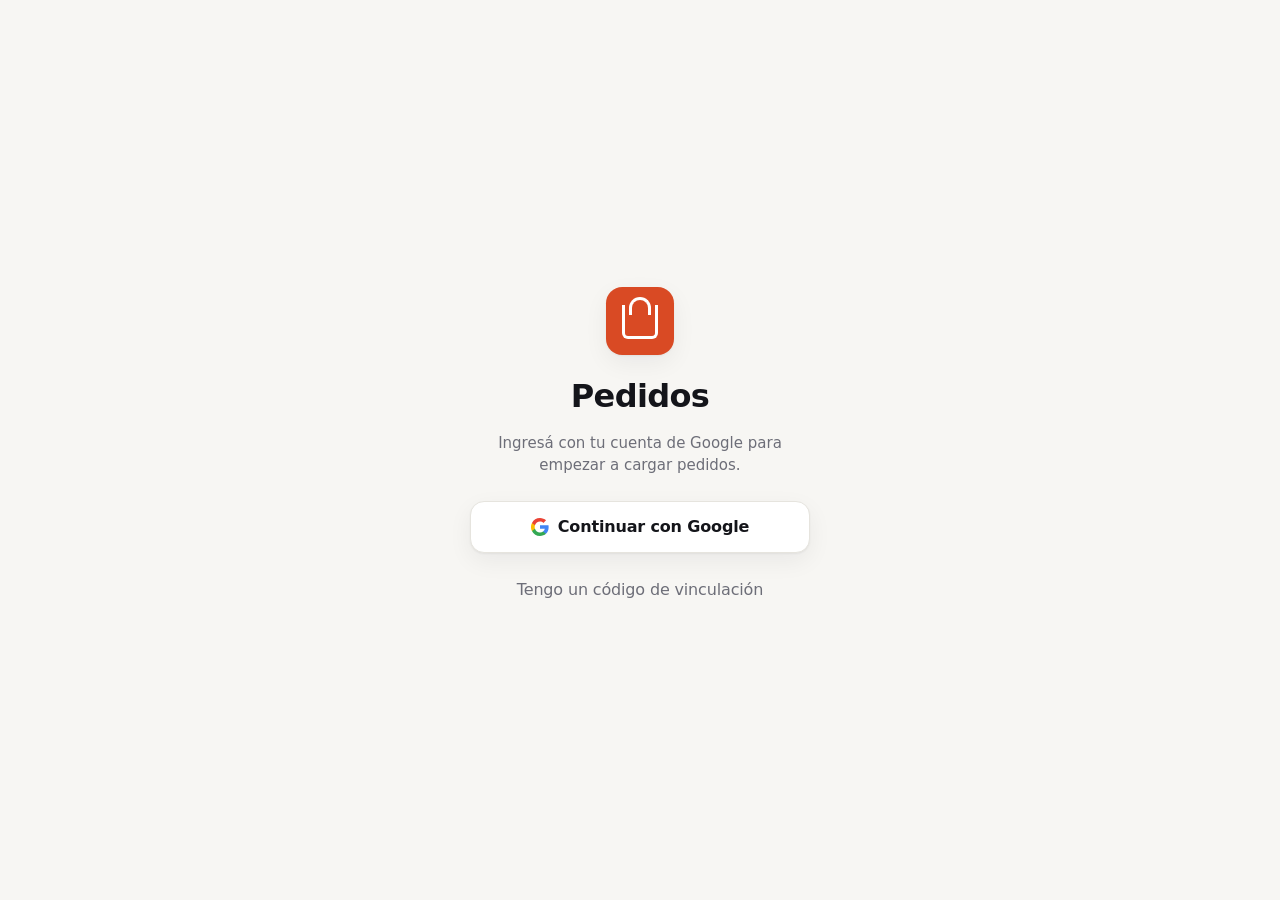
==== docs/admin/index.html @ afab7ced "Apuntar a la implementación con la API versión 10 Co-Authored-By: Claude Opus 5 <noreply@anthropic.c" ====
<!doctype html>
<html lang="es">
<head>
<meta charset="utf-8">
<title>Catálogo · Pedidos</title>
<meta name="viewport" content="width=device-width, initial-scale=1">
<meta name="theme-color" content="#f7f6f3" media="(prefers-color-scheme: light)">
<meta name="theme-color" content="#101114" media="(prefers-color-scheme: dark)">
<meta name="color-scheme" content="light dark">
<link rel="icon" href="../icons/icon-192.png">
<link rel="stylesheet" href="admin.css?v=26">
</head>
<body>

<div class="cargando" id="cargando">
  <div class="spinner"></div>
  <p>Cargando el catálogo…</p>
</div>

<div class="pantalla-error" id="pantalla-error" hidden>
  <h1>No se pudo cargar</h1>
  <p id="error-texto"></p>
  <pre class="diagnostico" id="diagnostico" hidden></pre>
  <button class="btn" id="btn-reintentar">Reintentar</button>
</div>

<div class="app" id="app" hidden>

  <header class="cabecera">
    <div class="cabecera-fila">
      <div class="titulo">
        <nav class="solapas" role="tablist">
          <button class="solapa" id="solapa-productos" role="tab" aria-selected="true">Productos</button>
          <button class="solapa" id="solapa-pedidos" role="tab" aria-selected="false">
            Pedidos <span class="contador" id="contador-pedidos" hidden></span>
          </button>
        </nav>
        <p class="usuario" id="usuario"></p>
      </div>
      <div class="acciones">
        <label class="buscador">
          <input id="buscar" type="search" placeholder="Buscar producto o categoría" autocomplete="off">
        </label>
        <label class="interruptor" id="filtro-inactivos">
          <input type="checkbox" id="ver-inactivos">
          <span>Ver inactivos</span>
        </label>
        <button class="btn btn-fantasma" id="btn-recargar">Recargar</button>
      </div>
    </div>

    <div class="chips" id="chips-estado" hidden></div>

    <dl class="resumen" id="resumen-productos">
      <div><dt>Productos</dt><dd id="r-productos">—</dd></div>
      <div><dt>Sin stock</dt><dd id="r-sinstock">—</dd></div>
      <div><dt>Stock a costo</dt><dd id="r-costo">—</dd></div>
      <div><dt>Stock a venta</dt><dd id="r-venta">—</dd></div>
      <div><dt>Margen promedio</dt><dd id="r-margen">—</dd></div>
    </dl>

    <dl class="resumen" id="resumen-pedidos" hidden>
      <div><dt>Pedidos</dt><dd id="p-total">—</dd></div>
      <div><dt>Pendientes</dt><dd id="p-pendientes">—</dd></div>
      <div><dt>Impresos</dt><dd id="p-impresos">—</dd></div>
      <div><dt>Entregados hoy</dt><dd id="p-entregados">—</dd></div>
      <div><dt>Monto a la vista</dt><dd id="p-monto">—</dd></div>
    </dl>
  </header>

  <main class="marco-tabla" id="vista-productos">
    <table id="tabla">
      <thead>
        <tr>
          <th class="col-codigo"  data-orden="codigo">Código</th>
          <th class="col-nombre"  data-orden="nombre">Producto</th>
          <th class="col-texto"   data-orden="categoria">Categoría</th>
          <th class="col-num"     data-orden="stock">Stock</th>
          <th class="col-num"     data-orden="costo">Costo</th>
          <th class="col-num"     data-orden="precio">Venta</th>
          <th class="col-num"     data-orden="margen">Margen</th>
          <th class="col-activo"  data-orden="activo">Activo</th>
          <th class="col-estado"><span class="visualmente-oculto">Estado</span></th>
        </tr>
      </thead>
      <tbody id="cuerpo"></tbody>
      <tfoot id="pie-alta"></tfoot>
    </table>
    <p class="sin-resultados" id="sin-resultados" hidden>Ningún producto coincide con la búsqueda.</p>
  </main>

  <main class="marco-tabla" id="vista-pedidos" hidden>
    <div class="barra-seleccion" id="barra-seleccion">
      <label class="interruptor">
        <input type="checkbox" id="seleccionar-todo">
        <span id="texto-seleccion">Seleccionar todo</span>
      </label>
      <div class="acciones-lote" id="acciones-lote" hidden>
        <button class="btn btn-entregar" id="lote-entregar">Entregar</button>
        <button class="btn" id="lote-cancelar">Cancelar</button>
        <button class="btn" id="lote-deshacer">Deshacer</button>
        <button class="btn btn-fantasma" id="lote-limpiar">Quitar selección</button>
      </div>
    </div>
    <div class="lista-pedidos" id="lista-pedidos"></div>
    <p class="sin-resultados" id="sin-pedidos" hidden>Ningún pedido coincide con el filtro.</p>
  </main>

  <footer class="pie">
    <p id="pie-productos">
      El margen se calcula sobre la venta: <code>venta = costo ÷ (1 − margen)</code>.
      Los cambios se guardan solos al salir de cada celda.
      Para agregar un producto, escribí en la fila vacía de abajo.
    </p>
    <p id="pie-pedidos" hidden>
      Entregar descuenta el stock; deshacer lo repone. Un pedido entregado o
      cancelado ya no se puede editar.
    </p>
  </footer>
</div>

<div class="velo" id="velo" hidden></div>
<section class="dialogo" id="dialogo-editar" hidden aria-modal="true" role="dialog" aria-label="Editar el pedido">
  <header class="dialogo-cabecera">
    <h2 id="editar-titulo">Editar pedido</h2>
    <p id="editar-sub"></p>
  </header>
  <div class="dialogo-cuerpo" id="editar-items"></div>

  <div class="agregar-item">
    <input id="agregar-nombre" type="text" list="catalogo-nombres" autocomplete="off"
           placeholder="Agregar producto…" aria-label="Producto a agregar">
    <datalist id="catalogo-nombres"></datalist>
    <input id="agregar-cantidad" type="number" min="1" step="1" value="1"
           aria-label="Cantidad a agregar">
    <button class="btn" id="btn-agregar-item">Agregar</button>
  </div>
  <p class="pista-agregar" id="pista-agregar"></p>

  <footer class="dialogo-pie">
    <div class="editar-total">
      <span>Total del pedido</span>
      <strong id="editar-monto">—</strong>
    </div>
    <p class="nota-error" id="editar-error" hidden></p>
    <div class="dialogo-botones">
      <button class="btn btn-fantasma" id="btn-cancelar-edicion">Cancelar</button>
      <button class="btn btn-primario" id="btn-guardar-edicion">Guardar</button>
    </div>
  </footer>
</section>

<div class="aviso" id="aviso" hidden role="status"></div>

<script src="../config.js?v=26"></script>
<script src="admin.js?v=26"></script>
</body>
</html>
---- docs/admin/admin.css ----
/* ═══════════════════════════════════════════════════════════════════════
   Catálogo — pensado para escritorio: tabla densa, edición en la celda.
   ═══════════════════════════════════════════════════════════════════════ */

:root {
  --fondo:        #f7f6f3;
  --superficie:   #ffffff;
  --superficie-2: #f0efeb;
  --texto:        #14151a;
  --tenue:        #6d6e78;
  --borde:        #e6e4de;
  --acento:       #d94a24;
  --ok:           #2e7d52;
  --peligro:      #c0392b;
  --alerta:       #9a6410;
  --azul:         #1a66c2;
  --sombra:       0 1px 2px rgba(20,21,26,.05), 0 8px 24px rgba(20,21,26,.06);
  --mono: ui-monospace, SFMono-Regular, "SF Mono", Menlo, Consolas, monospace;
}

@media (prefers-color-scheme: dark) {
  :root {
    --fondo:        #101114;
    --superficie:   #191a1f;
    --superficie-2: #212229;
    --texto:        #f2f2f0;
    --tenue:        #9a9ba5;
    --borde:        #2a2b33;
    --acento:       #ff6a41;
    --ok:           #4cc38a;
    --peligro:      #ff6b5e;
    --alerta:       #e0a84e;
    --azul:         #3d8ae0;
    --sombra:       0 1px 2px rgba(0,0,0,.4), 0 8px 24px rgba(0,0,0,.35);
  }
}

* { box-sizing: border-box; }
[hidden] { display: none !important; }

html, body { height: 100%; }

body {
  margin: 0;
  background: var(--fondo);
  color: var(--texto);
  font-family: -apple-system, BlinkMacSystemFont, "Segoe UI", Roboto, system-ui, sans-serif;
  font-size: 15px;
  line-height: 1.45;
  -webkit-font-smoothing: antialiased;
}

input, button, select { font: inherit; color: inherit; }
button { cursor: pointer; }

.visualmente-oculto {
  position: absolute; width: 1px; height: 1px;
  overflow: hidden; clip: rect(0 0 0 0); white-space: nowrap;
}

/* ── Estados de carga y error ────────────────────────────────────────── */

.cargando, .pantalla-error {
  min-height: 100dvh;
  display: flex; flex-direction: column;
  align-items: center; justify-content: center;
  gap: 14px;
  color: var(--tenue);
  text-align: center;
  padding: 24px;
}
.pantalla-error h1 { color: var(--texto); font-size: 22px; margin: 0; }

.diagnostico {
  max-width: min(640px, 90vw);
  margin: 0;
  padding: 12px 14px;
  background: var(--superficie);
  border: 1px solid var(--borde);
  border-radius: 9px;
  font-family: var(--mono);
  font-size: 12px;
  line-height: 1.5;
  text-align: left;
  white-space: pre-wrap;
  overflow-wrap: anywhere;
  color: var(--tenue);
}

.spinner {
  width: 26px; height: 26px; border-radius: 50%;
  border: 2.5px solid var(--borde);
  border-top-color: var(--acento);
  animation: girar .7s linear infinite;
}
@keyframes girar { to { transform: rotate(360deg); } }

/* ── Estructura ──────────────────────────────────────────────────────── */

.app { display: flex; flex-direction: column; height: 100dvh; }

.cabecera {
  flex: none;
  padding: 20px 24px 0;
  background: var(--fondo);
  border-bottom: 1px solid var(--borde);
}

.cabecera-fila {
  display: flex; align-items: flex-start; justify-content: space-between;
  gap: 24px; flex-wrap: wrap;
}

/* ── Solapas ─────────────────────────────────────────────────────────── */

.solapas { display: flex; gap: 4px; margin: -4px 0 0 -10px; }

.solapa {
  padding: 6px 10px;
  border: 0; border-radius: 8px;
  background: none;
  color: var(--tenue);
  font-size: 22px; font-weight: 650; letter-spacing: -.02em;
  display: flex; align-items: center; gap: 8px;
}
.solapa:hover { color: var(--texto); }
.solapa[aria-selected="true"] { color: var(--texto); }

.contador {
  min-width: 22px; height: 22px; padding: 0 7px;
  display: grid; place-items: center;
  border-radius: 999px;
  background: var(--acento); color: #fff;
  font-size: 12px; font-weight: 700; font-variant-numeric: tabular-nums;
  letter-spacing: 0;
}

/* ── Chips de estado ─────────────────────────────────────────────────── */

.chips { display: flex; flex-wrap: wrap; gap: 7px; margin-top: 16px; }

.chip {
  height: 32px; padding: 0 13px;
  border: 1px solid var(--borde); border-radius: 999px;
  background: var(--superficie);
  color: var(--tenue);
  font-size: 13px; font-weight: 550;
  display: flex; align-items: center; gap: 7px;
}
.chip:hover { color: var(--texto); }
.chip[aria-selected="true"] { background: var(--texto); border-color: var(--texto); color: var(--fondo); }
.chip .cuenta { font-variant-numeric: tabular-nums; opacity: .65; }
.usuario { margin: 2px 0 0; color: var(--tenue); font-size: 13px; }

.acciones { display: flex; align-items: center; gap: 12px; flex-wrap: wrap; }

.buscador input {
  width: 280px;
  height: 38px;
  padding: 0 12px;
  border: 1px solid var(--borde);
  border-radius: 9px;
  background: var(--superficie);
  -webkit-appearance: none;
}
.buscador input:focus { outline: 2px solid var(--acento); outline-offset: -1px; }

.interruptor { display: flex; align-items: center; gap: 7px; color: var(--tenue); font-size: 14px; }
.interruptor input { width: 16px; height: 16px; accent-color: var(--acento); }

.btn {
  height: 38px; padding: 0 16px;
  border: 1px solid var(--borde); border-radius: 9px;
  background: var(--superficie);
  font-weight: 550;
}
.btn:hover { background: var(--superficie-2); }
.btn-fantasma { background: none; }

/* ── Resumen ─────────────────────────────────────────────────────────── */

.resumen {
  display: flex; flex-wrap: wrap; gap: 28px;
  margin: 18px 0 0; padding: 0 0 16px;
}
.resumen div { display: flex; flex-direction: column; gap: 1px; }
.resumen dt {
  font-size: 11px; font-weight: 650; letter-spacing: .07em; text-transform: uppercase;
  color: var(--tenue);
}
.resumen dd {
  margin: 0;
  font-size: 19px; font-weight: 650; letter-spacing: -.01em;
  font-variant-numeric: tabular-nums;
}

/* ── Tabla ───────────────────────────────────────────────────────────── */

.marco-tabla { flex: 1; overflow: auto; padding: 0 24px 24px; }

table { width: 100%; border-collapse: separate; border-spacing: 0; }

thead th {
  position: sticky; top: 0; z-index: 2;
  background: var(--fondo);
  text-align: left;
  padding: 12px 10px;
  font-size: 11px; font-weight: 650; letter-spacing: .07em; text-transform: uppercase;
  color: var(--tenue);
  border-bottom: 1px solid var(--borde);
  white-space: nowrap;
  user-select: none;
}
thead th[data-orden] { cursor: pointer; }
thead th[data-orden]:hover { color: var(--texto); }
thead th[aria-sort]::after {
  content: "↑";
  margin-left: 5px;
  color: var(--acento);
}
thead th[aria-sort="descending"]::after { content: "↓"; }

.col-num, .col-activo, .col-estado { text-align: right; }
.col-activo, .col-estado { text-align: center; }
.col-estado { width: 34px; }
.col-num { width: 116px; }
.col-codigo { width: 120px; }
.col-texto { width: 160px; }
.col-activo { width: 66px; }

tbody td {
  padding: 0;
  border-bottom: 1px solid var(--borde);
  vertical-align: middle;
}
tbody tr:hover td { background: var(--superficie); }
tbody tr[data-inactivo="true"] td { opacity: .5; }

/* Celdas editables: el input es la celda, sin marco hasta que se lo toca. */
tbody input[type="text"], tbody input[type="number"] {
  width: 100%;
  height: 40px;
  padding: 0 10px;
  border: 1px solid transparent;
  border-radius: 7px;
  background: none;
  -webkit-appearance: none;
  appearance: none;
}
tbody input[type="number"] {
  text-align: right;
  font-variant-numeric: tabular-nums;
  -moz-appearance: textfield;
}
tbody input::-webkit-outer-spin-button,
tbody input::-webkit-inner-spin-button { -webkit-appearance: none; margin: 0; }

tbody input:hover { border-color: var(--borde); }
tbody input:focus {
  outline: none;
  border-color: var(--acento);
  background: var(--superficie);
}

td.derivado input { color: var(--tenue); }
td.derivado input:focus { color: var(--texto); }

.celda-activo { display: grid; place-items: center; height: 40px; }
.celda-activo input { width: 17px; height: 17px; accent-color: var(--acento); cursor: pointer; }

/* Semáforo por fila: el estado del guardado se lee de un vistazo. */
.estado {
  display: grid; place-items: center;
  height: 40px;
  font-size: 13px;
}
.estado[data-estado="guardando"]::before { content: "•"; color: var(--tenue); animation: latir 1s ease-in-out infinite; }
.estado[data-estado="guardado"]::before  { content: "✓"; color: var(--ok); }
.estado[data-estado="error"]::before     { content: "!"; color: var(--peligro); font-weight: 700; }
@keyframes latir { 50% { opacity: .25; } }

/* ── Fila de alta ────────────────────────────────────────────────────── */

tfoot td {
  padding: 0;
  border-top: 2px dashed var(--borde);
  background: none;
}
tfoot input::placeholder { color: var(--tenue); opacity: .8; }
tfoot .estado[data-estado="guardando"]::before { content: "•"; }

tbody input[type="text"], tbody input[type="number"],
tfoot input[type="text"], tfoot input[type="number"] { width: 100%; }

tfoot input {
  height: 40px;
  padding: 0 10px;
  border: 1px solid transparent;
  border-radius: 7px;
  background: none;
}
tfoot input[type="number"] {
  text-align: right;
  font-variant-numeric: tabular-nums;
  -moz-appearance: textfield;
  -webkit-appearance: none;
  appearance: none;
}
tfoot input::-webkit-outer-spin-button,
tfoot input::-webkit-inner-spin-button { -webkit-appearance: none; margin: 0; }
tfoot input:hover { border-color: var(--borde); }
tfoot input:focus {
  outline: none;
  border-color: var(--acento);
  background: var(--superficie);
}

.sin-resultados { color: var(--tenue); text-align: center; padding: 40px; }

/* ── Lista de pedidos ────────────────────────────────────────────────── */

/* La barra queda pegada arriba: con la lista larga, la selección y sus
   acciones tienen que seguir a mano sin volver al principio. */
.barra-seleccion {
  position: sticky; top: 0; z-index: 3;
  display: flex; align-items: center; justify-content: space-between;
  gap: 16px; flex-wrap: wrap;
  padding: 10px 2px;
  background: var(--fondo);
  border-bottom: 1px solid var(--borde);
}
.barra-seleccion .interruptor { color: var(--texto); }

.acciones-lote { display: flex; gap: 6px; flex-wrap: wrap; }
.acciones-lote .btn { height: 34px; padding: 0 12px; font-size: 14px; }

.lista-pedidos { display: flex; flex-direction: column; gap: 10px; padding-top: 10px; }

.pedido {
  display: grid;
  grid-template-columns: auto 100px 130px 1fr auto;
  gap: 16px;
  align-items: start;
  padding: 14px 16px;
  background: var(--superficie);
  border: 1px solid var(--borde);
  border-radius: 11px;
}
.pedido[data-seleccionado="true"] { border-color: var(--acento); }
.pedido-marca { display: flex; align-items: center; height: 22px; }
.pedido-marca input { width: 17px; height: 17px; accent-color: var(--acento); cursor: pointer; }

.pedido[data-status="Entregado"] { opacity: .62; }
.pedido[data-status="Cancelado"] { opacity: .5; }

.pedido-id {
  font-family: var(--mono);
  font-size: 13px; font-weight: 600;
  font-variant-numeric: tabular-nums;
}
.pedido-cuando { color: var(--tenue); font-size: 13px; font-variant-numeric: tabular-nums; }
.pedido-quien { font-weight: 650; letter-spacing: -.01em; }
.pedido-items { color: var(--tenue); font-size: 14px; margin-top: 2px; }
.pedido-mail { color: var(--tenue); font-size: 12px; margin-top: 3px; }

.pedido-derecha { display: flex; align-items: center; gap: 12px; }

.pedido-monto {
  text-align: right;
  font-weight: 650;
  font-variant-numeric: tabular-nums;
  white-space: nowrap;
}
.pedido-monto[data-incompleto="true"] { color: var(--tenue); }
/* El candadito marca que ese número ya no se mueve. */
.pedido-monto[data-congelado="true"]::after {
  content: " 🔒";
  font-size: 10px;
  opacity: .5;
}
.monto-falta {
  display: block;
  font-size: 11px;
  font-weight: 500;
  color: var(--alerta, var(--tenue));
}

.marca-estado {
  padding: 4px 10px;
  border-radius: 999px;
  font-size: 12px; font-weight: 650;
  white-space: nowrap;
  border: 1px solid transparent;
}
.marca-estado[data-status="Pendiente"] { background: var(--acento); color: #fff; }
.marca-estado[data-status="Impreso"]   { background: var(--superficie-2); color: var(--texto); border-color: var(--borde); }
.marca-estado[data-status="Entregado"] { background: none; color: var(--ok); border-color: var(--ok); }
.marca-estado[data-status="Cancelado"] { background: none; color: var(--tenue); border-color: var(--borde); }

.pedido-acciones { display: flex; gap: 6px; }
.pedido-acciones .btn { height: 34px; padding: 0 12px; font-size: 14px; }
.btn-primario { background: var(--acento); border-color: var(--acento); color: #fff; }
.btn-primario:hover { filter: brightness(1.06); background: var(--acento); }

/* Entregar tiene su propio color: es la acción que mueve stock y congela el
   monto, y conviene que no se confunda con el resto. */
.btn-entregar { background: var(--azul); border-color: var(--azul); color: #fff; }
.btn-entregar:hover { filter: brightness(1.08); background: var(--azul); }
.btn:disabled { opacity: .45; cursor: default; }

/* ── Diálogo ─────────────────────────────────────────────────────────── */

.velo {
  position: fixed; inset: 0; z-index: 30;
  background: rgba(0,0,0,.45);
}

.dialogo {
  position: fixed;
  z-index: 31;
  top: 50%; left: 50%;
  transform: translate(-50%, -50%);
  width: min(460px, calc(100vw - 32px));
  max-height: min(80vh, 640px);
  display: flex; flex-direction: column;
  background: var(--fondo);
  border: 1px solid var(--borde);
  border-radius: 14px;
  box-shadow: var(--sombra);
  overflow: hidden;
}

.dialogo-cabecera { padding: 18px 20px 12px; border-bottom: 1px solid var(--borde); }
.dialogo-cabecera h2 { margin: 0; font-size: 18px; letter-spacing: -.01em; }
.dialogo-cabecera p { margin: 2px 0 0; color: var(--tenue); font-size: 13px; }

.dialogo-cuerpo { flex: 1; overflow-y: auto; padding: 6px 20px; }

.item-editable {
  display: flex; align-items: center; gap: 12px;
  padding: 10px 0;
  border-bottom: 1px solid var(--borde);
}
.item-editable span { flex: 1; }
.item-editable input {
  width: 78px; height: 36px;
  padding: 0 10px;
  text-align: right;
  font-variant-numeric: tabular-nums;
  border: 1px solid var(--borde);
  border-radius: 8px;
  background: var(--superficie);
  -moz-appearance: textfield;
  -webkit-appearance: none;
  appearance: none;
}
.item-editable input::-webkit-outer-spin-button,
.item-editable input::-webkit-inner-spin-button { -webkit-appearance: none; margin: 0; }
.item-editable input:focus { outline: 2px solid var(--acento); outline-offset: -1px; }
.item-editable[data-fuera="true"] span { text-decoration: line-through; color: var(--tenue); }

/* El alta vive fuera del cuerpo scrolleable: con un pedido largo tiene que
   seguir a la vista sin bajar hasta el final. */
.agregar-item {
  display: flex; gap: 8px;
  padding: 12px 20px 0;
}
.agregar-item input[type="text"] { flex: 1; min-width: 0; }
.agregar-item input {
  height: 36px;
  padding: 0 10px;
  border: 1px solid var(--borde);
  border-radius: 8px;
  background: var(--superficie);
}
.agregar-item input[type="number"] {
  width: 72px;
  text-align: right;
  font-variant-numeric: tabular-nums;
  -moz-appearance: textfield;
  -webkit-appearance: none;
  appearance: none;
}
.agregar-item input::-webkit-outer-spin-button,
.agregar-item input::-webkit-inner-spin-button { -webkit-appearance: none; margin: 0; }
.agregar-item input:focus { outline: 2px solid var(--acento); outline-offset: -1px; }
.agregar-item .btn { height: 36px; padding: 0 14px; }

.pista-agregar {
  margin: 6px 20px 0;
  min-height: 16px;
  font-size: 12px;
  color: var(--tenue);
}
.pista-agregar[data-error="true"] { color: var(--peligro); }

.editar-total {
  display: flex; justify-content: space-between; align-items: baseline;
  margin-bottom: 12px;
  font-size: 15px;
}
.editar-total strong { font-size: 17px; font-variant-numeric: tabular-nums; }
.editar-total strong[data-incompleto="true"] { color: var(--tenue); }

.item-editable .quitar {
  width: 30px; height: 30px;
  display: grid; place-items: center;
  border: 0; border-radius: 7px;
  background: none;
  color: var(--tenue);
  font-size: 16px;
}
.item-editable .quitar:hover { background: var(--superficie-2); color: var(--peligro); }

.item-nuevo span::after {
  content: " nuevo";
  font-size: 10px;
  font-weight: 700;
  letter-spacing: .06em;
  text-transform: uppercase;
  color: var(--acento);
  vertical-align: middle;
  margin-left: 6px;
}

.dialogo-pie { padding: 14px 20px; border-top: 1px solid var(--borde); }
.dialogo-botones { display: flex; justify-content: flex-end; gap: 8px; }
.nota-error { color: var(--peligro); font-size: 13px; margin: 0 0 10px; }

/* ── Pie ─────────────────────────────────────────────────────────────── */

.pie {
  flex: none;
  padding: 10px 24px;
  border-top: 1px solid var(--borde);
  color: var(--tenue);
  font-size: 13px;
}
.pie p { margin: 0; }
.pie code { font-family: var(--mono); font-size: 12px; }

/* ── Aviso ───────────────────────────────────────────────────────────── */

.aviso {
  position: fixed;
  left: 50%; transform: translateX(-50%);
  bottom: 28px;
  z-index: 40;
  padding: 11px 18px;
  border-radius: 999px;
  background: var(--texto); color: var(--fondo);
  font-size: 14px; font-weight: 550;
  box-shadow: var(--sombra);
}
.aviso[data-tipo="error"] { background: var(--peligro); color: #fff; }

@media (max-width: 860px) {
  .pedido { grid-template-columns: auto 1fr; gap: 8px 12px; }
  .pedido-cuando, .pedido-derecha { grid-column: 2; }
  .pedido-derecha { justify-content: space-between; }
  .cabecera, .marco-tabla, .pie { padding-left: 14px; padding-right: 14px; }
  .buscador input { width: 190px; }
  .resumen { gap: 18px; }
}
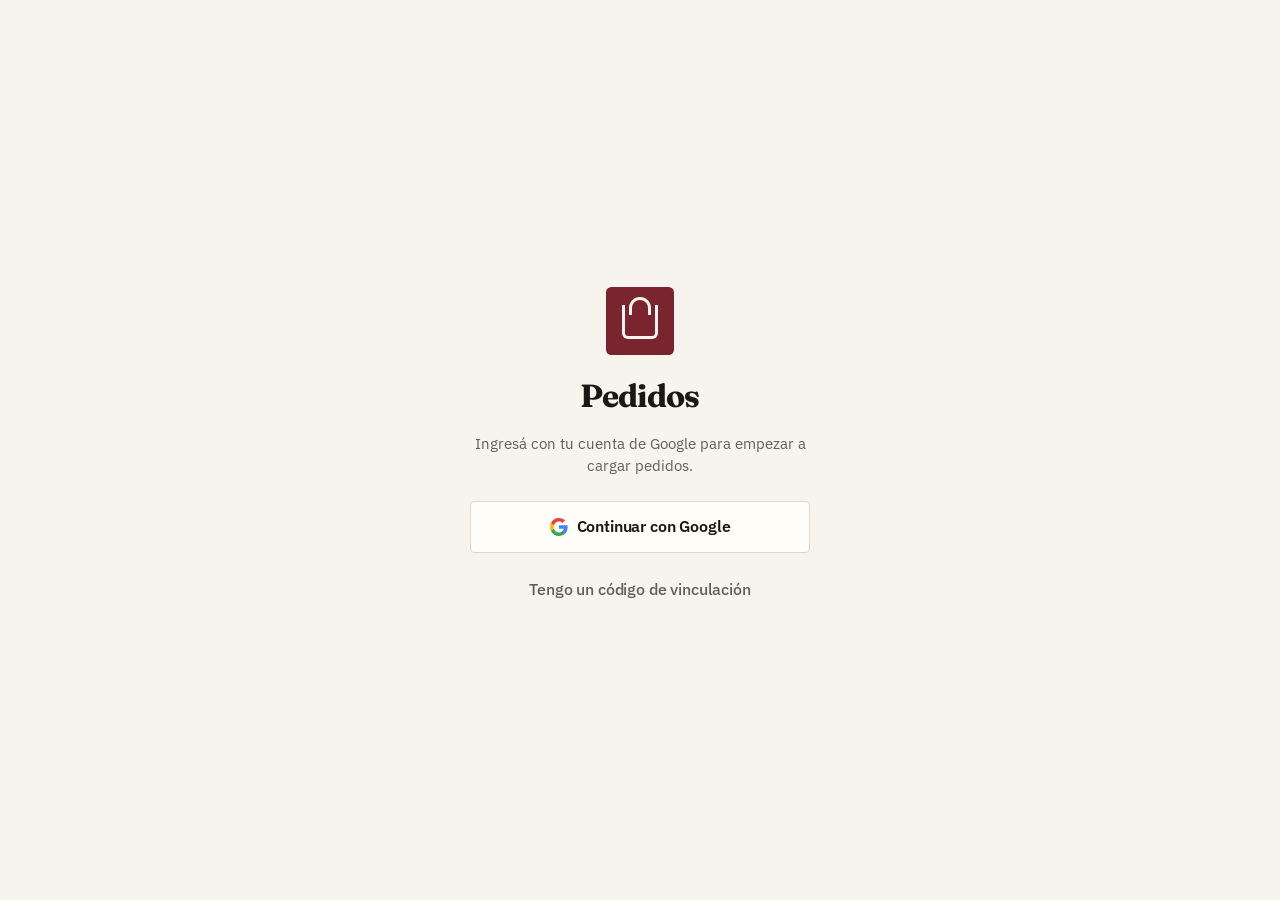
==== commit f99b8a82: "Implementar el diseño editorial como tema reversible Papel, tinta y bordó: Fraunces para nombres y c" ====
--- a/docs/admin/index.html
+++ b/docs/admin/index.html
@@ -8,7 +8,10 @@
 <meta name="theme-color" content="#101114" media="(prefers-color-scheme: dark)">
 <meta name="color-scheme" content="light dark">
 <link rel="icon" href="../icons/icon-192.png">
-<link rel="stylesheet" href="admin.css?v=26">
+<link rel="stylesheet" href="admin.css?v=27">
+<link rel="preconnect" href="https://fonts.gstatic.com" crossorigin>
+<link rel="stylesheet" href="https://fonts.googleapis.com/css2?family=Fraunces:opsz,wght@9..144,500;9..144,700&amp;family=IBM+Plex+Mono:wght@400;600&amp;family=IBM+Plex+Sans:wght@400;500;600&amp;display=swap">
+<link rel="stylesheet" href="tema-editorial.css?v=27">
 </head>
 <body>
 
@@ -152,7 +155,23 @@
 
 <div class="aviso" id="aviso" hidden role="status"></div>
 
-<script src="../config.js?v=26"></script>
-<script src="admin.js?v=26"></script>
+<script src="../config.js?v=27"></script>
+<script>
+/* Antes de pintar, para que no se vea un parpadeo del tema anterior.
+   Prioridad: lo que diga la URL, después la preferencia del dispositivo,
+   y si no hay ninguna, lo que fije config.js. */
+(function () {
+  try {
+    var url = new URLSearchParams(location.search).get('tema');
+    if (url) localStorage.setItem('pedidos.tema', url);
+    var elegido = url || localStorage.getItem('pedidos.tema') ||
+      (window.PEDIDOS_CONFIG && window.PEDIDOS_CONFIG.tema) || 'editorial';
+    document.documentElement.dataset.tema = elegido;
+  } catch (e) {
+    document.documentElement.dataset.tema = 'editorial';
+  }
+})();
+</script>
+<script src="admin.js?v=27"></script>
 </body>
 </html>
--- a/docs/admin/tema-editorial.css
+++ b/docs/admin/tema-editorial.css
@@ -0,0 +1,223 @@
+/* ═══════════════════════════════════════════════════════════════════════
+   Tema editorial — administración.
+   Mismas reglas que en el teléfono: todo cuelga de
+   :root[data-tema="editorial"] y con el tema apagado no pinta nada.
+   ═══════════════════════════════════════════════════════════════════════ */
+
+:root[data-tema="editorial"] {
+  --fondo:        #f7f4ee;
+  --superficie:   #fffdf8;
+  --superficie-2: #efe9dd;
+  --texto:        #1a1714;
+  --tenue:        #655d53;
+  --borde:        #ddd6c9;
+  --borde-firme:  #c9bfae;
+  --acento:       #7a2430;
+  --ok:           #1f6b4e;
+  --peligro:      #8a2a22;
+  --alerta:       #8a5a12;
+  --azul:         #1f4e79;
+  --sombra:       none;
+
+  --serif: Fraunces, Georgia, 'Times New Roman', serif;
+  --sans:  'IBM Plex Sans', -apple-system, BlinkMacSystemFont, system-ui, sans-serif;
+  --mono:  'IBM Plex Mono', ui-monospace, SFMono-Regular, Menlo, monospace;
+}
+
+@media (prefers-color-scheme: dark) {
+  :root[data-tema="editorial"] {
+    --fondo:        #15120f;
+    --superficie:   #1d1916;
+    --superficie-2: #272019;
+    --texto:        #f2ece1;
+    --tenue:        #a2978a;
+    --borde:        #302a23;
+    --borde-firme:  #453c32;
+    --acento:       #d4857c;
+    --ok:           #5cc08f;
+    --peligro:      #e08b80;
+    --alerta:       #e0a84e;
+    --azul:         #6aa6e0;
+  }
+}
+
+:root[data-tema="editorial"] body { font-family: var(--sans); }
+
+/* ── Masthead ────────────────────────────────────────────────────────── */
+
+:root[data-tema="editorial"] .cabecera {
+  padding: 28px 32px 0;
+  border-bottom: 0;
+}
+:root[data-tema="editorial"] .cabecera-fila {
+  align-items: flex-end;
+  border-bottom: 1px solid var(--texto);
+  padding-bottom: 12px;
+}
+
+:root[data-tema="editorial"] .solapas { gap: 22px; margin: 0; }
+:root[data-tema="editorial"] .solapa {
+  padding: 0 0 2px;
+  border-radius: 0;
+  border-bottom: 2px solid transparent;
+  font-family: var(--serif);
+  font-size: 27px;
+  font-weight: 700;
+  letter-spacing: -.02em;
+  color: var(--tenue);
+}
+:root[data-tema="editorial"] .solapa[aria-selected="true"] {
+  color: var(--texto);
+  border-bottom-color: var(--acento);
+}
+:root[data-tema="editorial"] .contador {
+  background: var(--acento);
+  color: var(--fondo);
+  font-family: var(--mono);
+  font-size: 11px;
+}
+
+:root[data-tema="editorial"] .usuario { font-family: var(--mono); font-size: 11px; }
+
+:root[data-tema="editorial"] .buscador input,
+:root[data-tema="editorial"] .btn {
+  border-radius: 4px;
+  border-color: var(--borde-firme);
+}
+:root[data-tema="editorial"] .buscador input { background: var(--superficie); }
+
+/* ── Cifras: los números en serif se leen de un vistazo ──────────────── */
+
+:root[data-tema="editorial"] .resumen { gap: 40px; padding: 20px 0 22px; }
+:root[data-tema="editorial"] .resumen dt {
+  font-family: var(--mono);
+  font-size: 10px;
+  font-weight: 400;
+  letter-spacing: .14em;
+}
+:root[data-tema="editorial"] .resumen dd {
+  font-family: var(--serif);
+  font-size: 26px;
+  font-weight: 700;
+  letter-spacing: -.01em;
+}
+
+/* ── Filtros ─────────────────────────────────────────────────────────── */
+
+:root[data-tema="editorial"] .chips {
+  padding-bottom: 14px;
+  border-bottom: 1px solid var(--borde);
+}
+:root[data-tema="editorial"] .chip {
+  border-color: var(--borde-firme);
+  background: none;
+  font-size: 13px;
+}
+:root[data-tema="editorial"] .chip[aria-selected="true"] {
+  background: var(--texto);
+  border-color: var(--texto);
+  color: var(--fondo);
+}
+:root[data-tema="editorial"] .chip .cuenta { font-family: var(--mono); font-size: 11px; }
+
+:root[data-tema="editorial"] .barra-seleccion {
+  padding: 13px 2px;
+  border-bottom: 1px solid var(--borde);
+}
+
+/* ── Tabla de productos ──────────────────────────────────────────────── */
+
+:root[data-tema="editorial"] thead th {
+  font-family: var(--mono);
+  font-size: 10px;
+  font-weight: 400;
+  letter-spacing: .14em;
+  border-bottom-color: var(--texto);
+}
+:root[data-tema="editorial"] tbody tr:hover td { background: var(--superficie); }
+:root[data-tema="editorial"] tbody input[type="text"],
+:root[data-tema="editorial"] tbody input[type="number"],
+:root[data-tema="editorial"] tfoot input { border-radius: 4px; }
+:root[data-tema="editorial"] tbody input[type="number"] { font-family: var(--mono); }
+:root[data-tema="editorial"] .col-codigo input { font-family: var(--mono); font-size: 13px; }
+
+/* ── Pedidos: filas regladas, sin tarjeta ────────────────────────────── */
+
+:root[data-tema="editorial"] .lista-pedidos { gap: 0; padding-top: 0; }
+
+:root[data-tema="editorial"] .pedido {
+  grid-template-columns: auto 74px 104px 1fr auto;
+  gap: 18px;
+  padding: 15px 0;
+  background: none;
+  border: 0;
+  border-bottom: 1px solid var(--borde);
+  border-radius: 0;
+}
+:root[data-tema="editorial"] .pedido[data-seleccionado="true"] {
+  background: var(--superficie-2);
+  padding-inline: 12px;
+  margin-inline: -12px;
+}
+
+:root[data-tema="editorial"] .pedido-id { font-family: var(--mono); font-size: 13px; }
+:root[data-tema="editorial"] .pedido-cuando { font-family: var(--mono); font-size: 12px; }
+:root[data-tema="editorial"] .pedido-mail { font-family: var(--mono); font-size: 11px; }
+
+:root[data-tema="editorial"] .pedido-monto {
+  font-family: var(--serif);
+  font-size: 19px;
+  font-weight: 700;
+}
+:root[data-tema="editorial"] .monto-falta { font-family: var(--mono); font-size: 10px; }
+
+:root[data-tema="editorial"] .marca-estado {
+  border-radius: 999px;
+  background: none;
+  border: 1px solid var(--borde-firme);
+  font-family: var(--mono);
+  font-size: 10px;
+  font-weight: 400;
+  letter-spacing: .08em;
+  text-transform: uppercase;
+  color: var(--tenue);
+}
+:root[data-tema="editorial"] .marca-estado[data-status="Pendiente"] {
+  border-color: var(--acento);
+  color: var(--acento);
+}
+:root[data-tema="editorial"] .marca-estado[data-status="Impreso"] {
+  border-color: var(--texto);
+  color: var(--texto);
+}
+:root[data-tema="editorial"] .marca-estado[data-status="Entregado"] {
+  border-color: var(--azul);
+  color: var(--azul);
+}
+
+:root[data-tema="editorial"] .pedido-acciones .btn { border-radius: 4px; }
+:root[data-tema="editorial"] .btn-entregar {
+  background: var(--azul);
+  border-color: var(--azul);
+  color: #ffffff;
+}
+:root[data-tema="editorial"] .btn-primario {
+  background: var(--acento);
+  border-color: var(--acento);
+  color: var(--fondo);
+  font-family: var(--serif);
+  font-weight: 700;
+}
+
+/* ── Diálogo de edición ──────────────────────────────────────────────── */
+
+:root[data-tema="editorial"] .dialogo { border-radius: 6px; }
+:root[data-tema="editorial"] .dialogo-cabecera h2 { font-family: var(--serif); font-size: 20px; }
+:root[data-tema="editorial"] .editar-total strong { font-family: var(--serif); font-size: 19px; }
+:root[data-tema="editorial"] .agregar-item input,
+:root[data-tema="editorial"] .item-editable input { border-radius: 4px; }
+:root[data-tema="editorial"] .item-editable input { font-family: var(--mono); }
+
+:root[data-tema="editorial"] .aviso { border-radius: 4px; }
+:root[data-tema="editorial"] .pie { border-top-color: var(--borde); }
+:root[data-tema="editorial"] .diagnostico { border-radius: 4px; }
